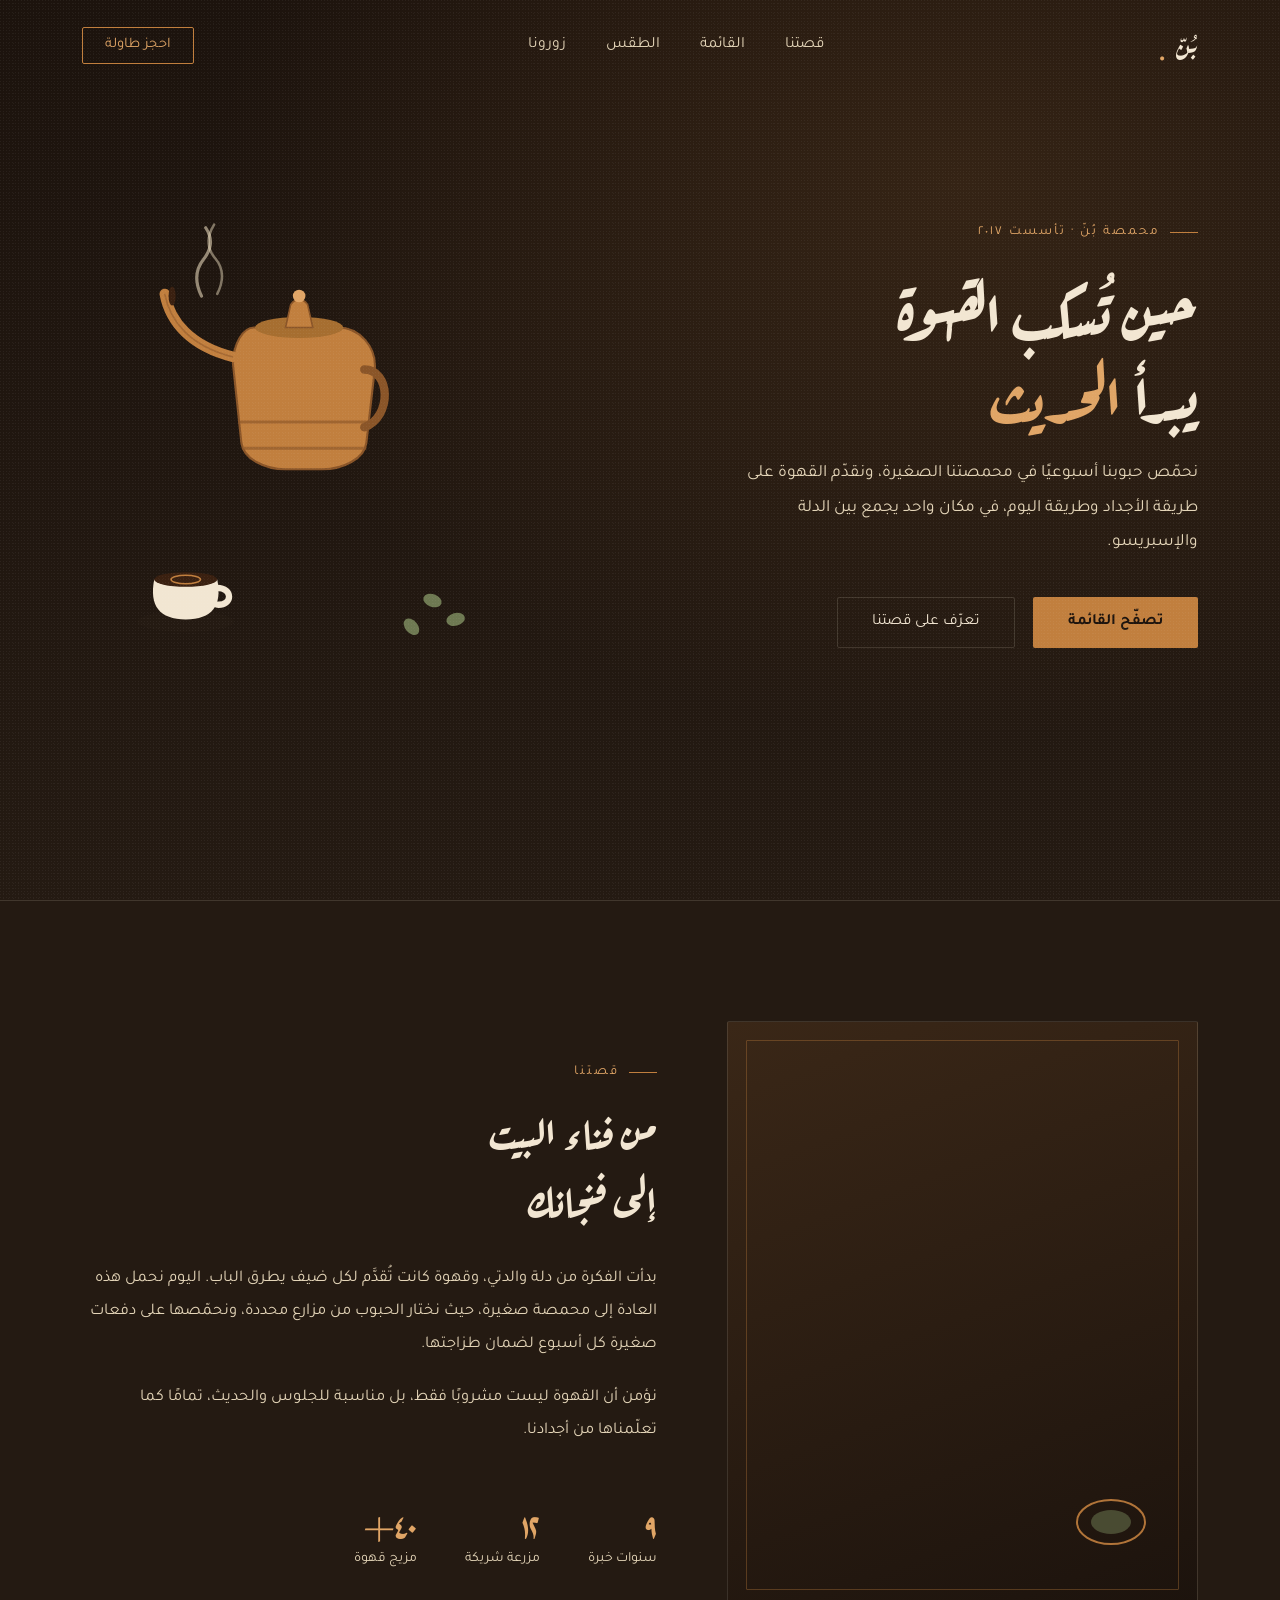
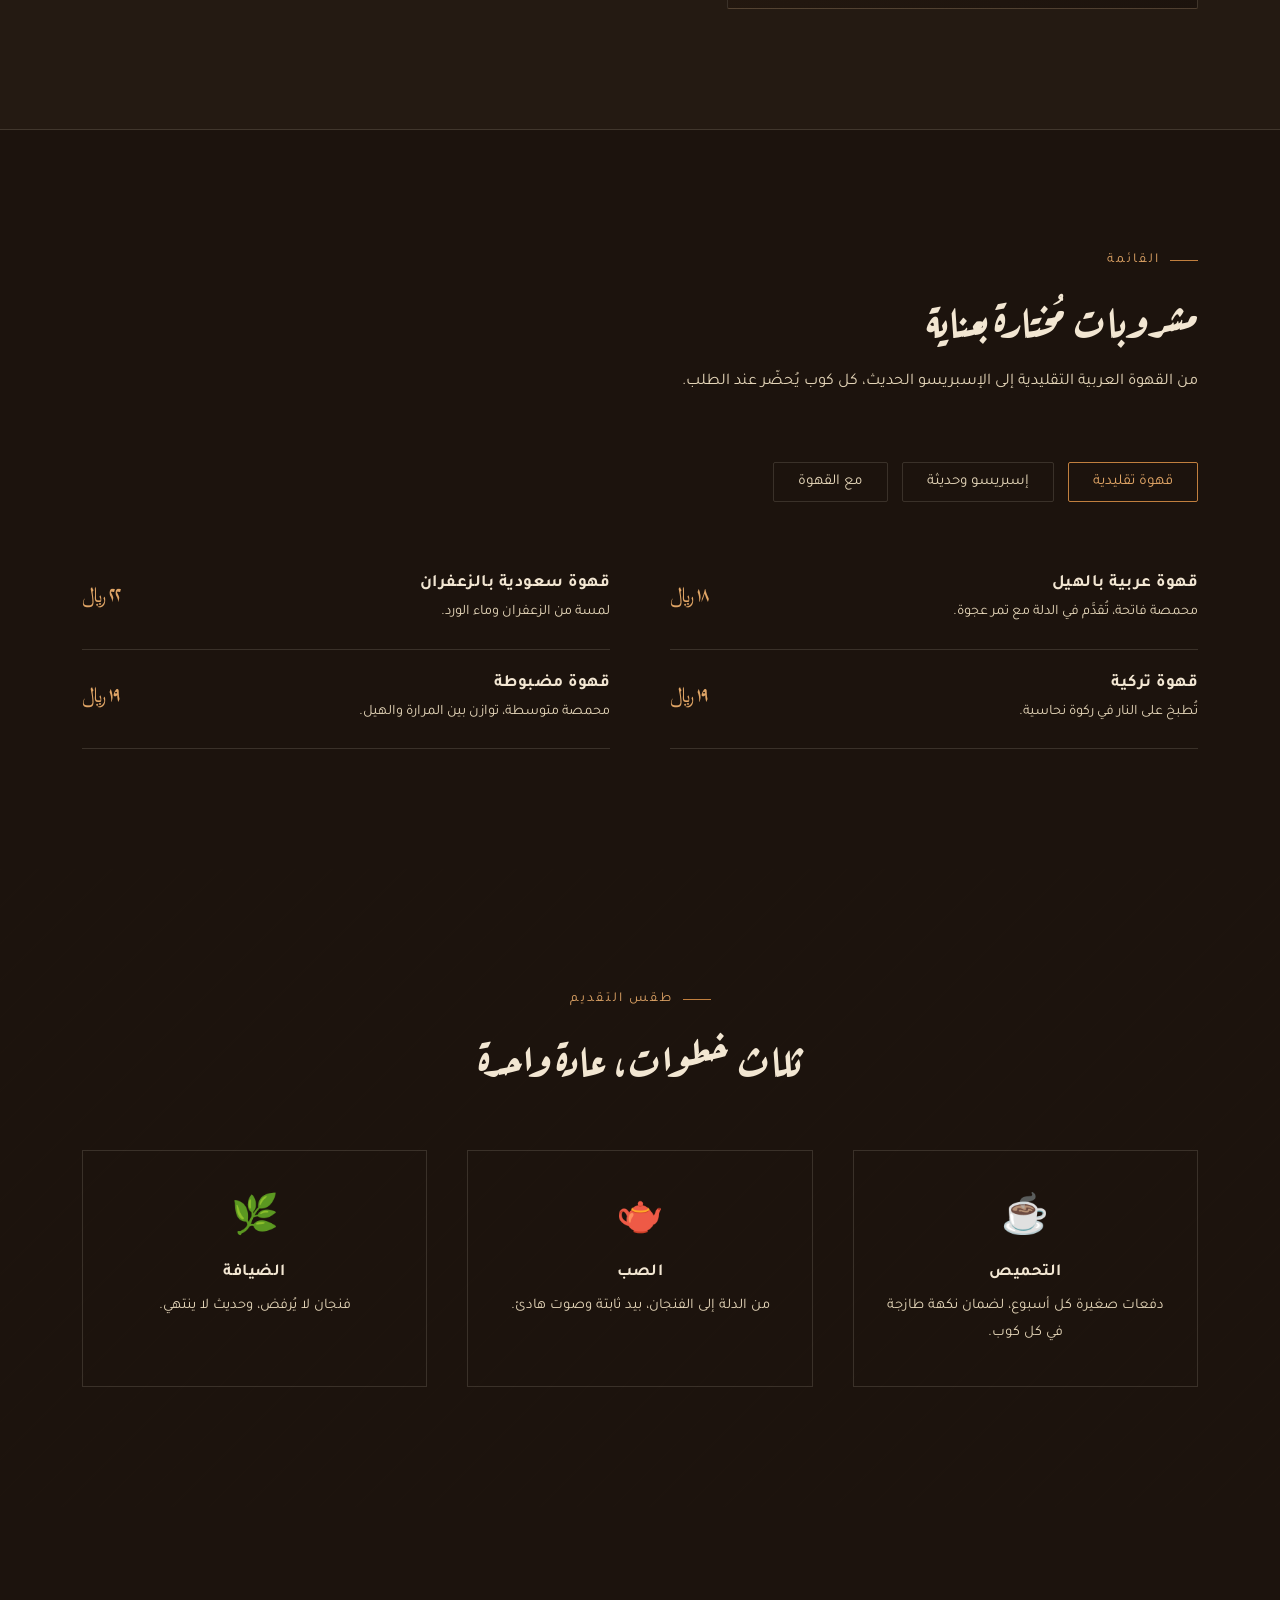
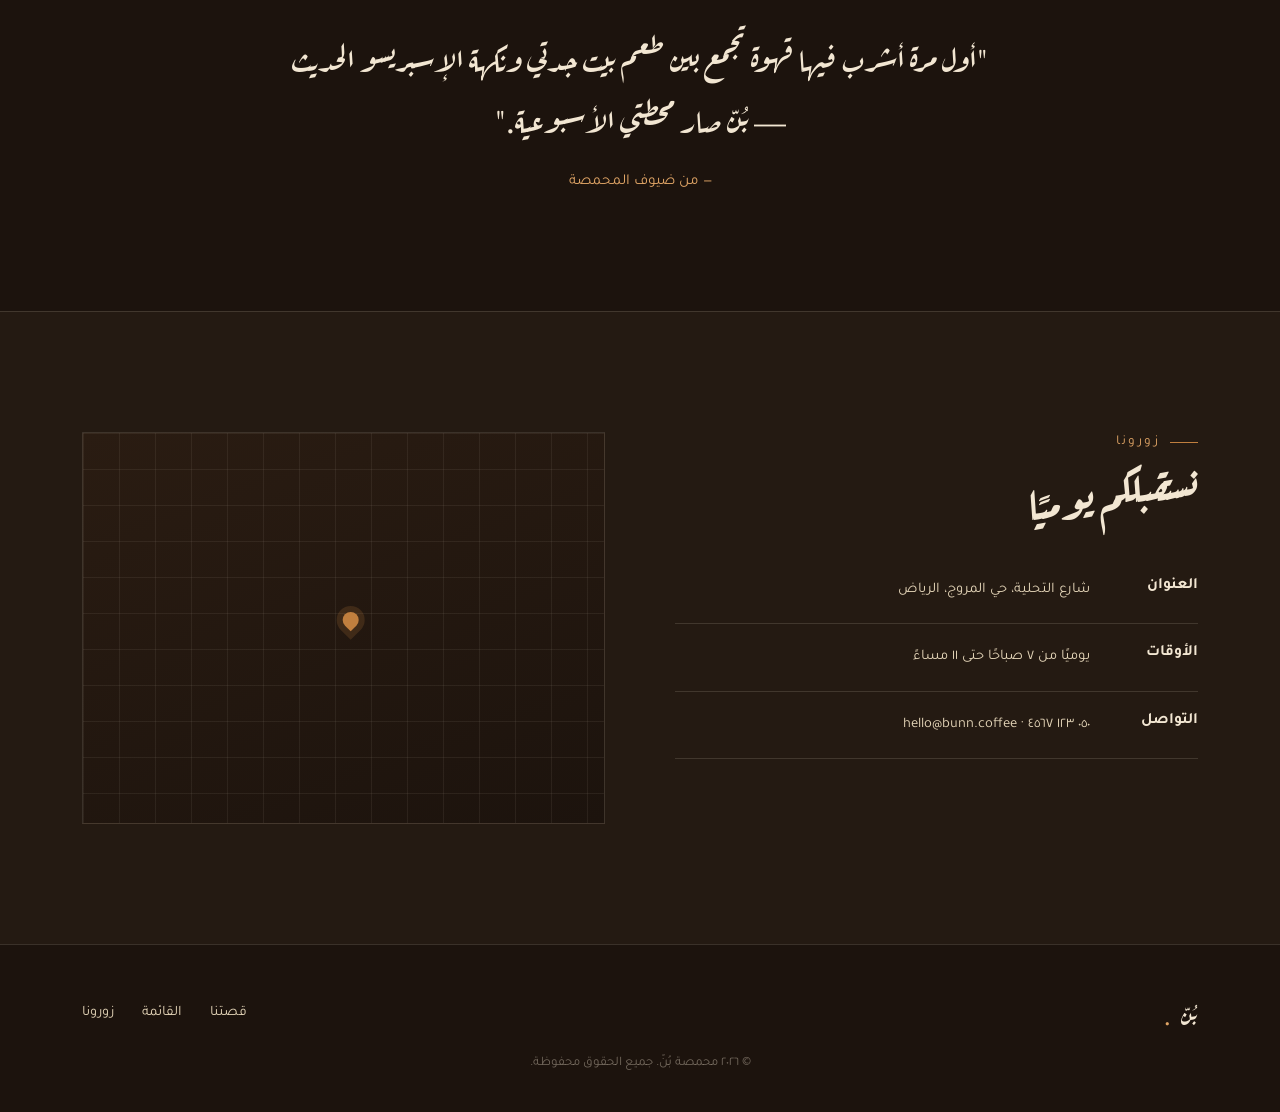
==== اسامة/index.html @ 8ffbd50d "Add files via upload" ====
<!DOCTYPE html>
<html lang="ar" dir="rtl">
<head>
<meta charset="UTF-8">
<meta name="viewport" content="width=device-width, initial-scale=1.0">
<title>بُنّ — محمصة وقهوة</title>
<link rel="preconnect" href="https://fonts.googleapis.com">
<link href="https://fonts.googleapis.com/css2?family=Aref+Ruqaa:wght@400;700&family=Tajawal:wght@300;400;500;700;900&display=swap" rel="stylesheet">
<link rel="stylesheet" href="style.css">
</head>
<body>

<header id="siteHeader">
  <nav class="wrap">
    <a href="#top" class="logo">بُنّ<span>.</span></a>
    <div class="nav-links" id="navLinks">
      <a href="#about">قصتنا</a>
      <a href="#menu">القائمة</a>
      <a href="#ritual">الطقس</a>
      <a href="#visit">زورونا</a>
    </div>
    <a href="#visit" class="nav-cta">احجز طاولة</a>
    <button class="burger" id="burgerBtn" aria-label="فتح القائمة">☰</button>
  </nav>
</header>

<main id="top">

  <!-- HERO -->
  <section class="hero">
    <div class="wrap hero-grid">
      <div>
        <div class="eyebrow">محمصة بُنّ · تأسست ٢٠١٧</div>
        <h1>حين تُسكب القهوة<br>يبدأ <em>الحديث</em></h1>
        <p>نحمّص حبوبنا أسبوعيًا في محمصتنا الصغيرة، ونقدّم القهوة على طريقة الأجداد وطريقة اليوم، في مكان واحد يجمع بين الدلة والإسبريسو.</p>
        <div class="hero-actions">
          <a href="#menu" class="btn-primary">تصفّح القائمة</a>
          <a href="#about" class="btn-ghost">تعرّف على قصتنا</a>
        </div>
      </div>

      <div class="pour-stage">
        <svg viewBox="0 0 400 500" xmlns="http://www.w3.org/2000/svg" aria-hidden="true">
          <!-- steam from dallah spout -->
          <g class="steam" fill="none" stroke="#e4d5b8" stroke-width="3" stroke-linecap="round" opacity="0.6">
            <path d="M70 120 Q 60 100 72 85 Q 84 70 74 55"/>
          </g>
          <g class="steam s2" fill="none" stroke="#e4d5b8" stroke-width="2.4" stroke-linecap="round" opacity="0.5">
            <path d="M85 118 Q 95 98 83 84 Q 71 70 82 52"/>
          </g>

          <!-- dallah (coffee pot) -->
          <g>
            <path d="M120 150 C 110 150 100 165 100 185 L 108 260 C 110 275 130 285 150 285 L 185 285 C 205 285 225 275 227 260 L 235 190 C 237 168 220 150 200 150 Z" fill="#c17f3e"/>
            <path d="M120 150 C 110 150 100 165 100 185 L 108 260 C 110 275 130 285 150 285 L 185 285 C 205 285 225 275 227 260 L 235 190 C 237 168 220 150 200 150 Z" fill="none" stroke="#8a5528" stroke-width="2"/>
            <!-- spout -->
            <path d="M100 178 C 60 168 40 145 35 118" fill="none" stroke="#c17f3e" stroke-width="10" stroke-linecap="round"/>
            <path d="M100 178 C 60 168 40 145 35 118" fill="none" stroke="#8a5528" stroke-width="1.5" opacity="0.5"/>
            <!-- lid & finial -->
            <ellipse cx="163" cy="150" rx="42" ry="10" fill="#a66e30"/>
            <path d="M150 150 L 155 128 Q 163 118 171 128 L 176 150 Z" fill="#c17f3e" stroke="#8a5528" stroke-width="1.5"/>
            <circle cx="163" cy="120" r="6" fill="#e0a566"/>
            <!-- handle -->
            <path d="M225 190 C 250 190 252 235 225 245" fill="none" stroke="#8a5528" stroke-width="8" stroke-linecap="round"/>
            <!-- base rings -->
            <path d="M105 240 L 232 240" stroke="#8a5528" stroke-width="3" opacity="0.6"/>
            <path d="M110 265 L 227 265" stroke="#8a5528" stroke-width="3" opacity="0.6"/>
          </g>

          <!-- falling coffee stream -->
          <g class="pour-drop">
            <ellipse cx="42" cy="120" rx="3.4" ry="9" fill="#3a2010"/>
          </g>

          <!-- finjan (small cup) on saucer -->
          <g transform="translate(0,10)">
            <ellipse cx="55" cy="420" rx="46" ry="10" fill="#241a12"/>
            <path d="M25 380 C 20 405 30 418 55 418 C 80 418 90 405 85 380 Z" fill="#f2e6d2"/>
            <ellipse cx="55" cy="380" rx="30" ry="7" fill="#3a2010"/>
            <path d="M85 388 C 100 388 100 405 85 404" fill="none" stroke="#f2e6d2" stroke-width="6" stroke-linecap="round"/>
            <ellipse class="ripple" cx="55" cy="380" rx="14" ry="4" fill="none" stroke="#c17f3e" stroke-width="1.5"/>
          </g>

          <!-- cardamom pods scattered -->
          <g fill="#7c8b5e" opacity="0.85">
            <ellipse cx="290" cy="410" rx="9" ry="6" transform="rotate(20 290 410)"/>
            <ellipse cx="312" cy="428" rx="9" ry="6" transform="rotate(-15 312 428)"/>
            <ellipse cx="270" cy="435" rx="9" ry="6" transform="rotate(50 270 435)"/>
          </g>
        </svg>
      </div>
    </div>
  </section>

  <!-- ABOUT -->
  <section class="about" id="about">
    <div class="wrap about-grid">
      <div class="about-figure">
        <div class="grain-ring"></div>
        <svg class="cardamom-pod" viewBox="0 0 120 120" xmlns="http://www.w3.org/2000/svg" aria-hidden="true">
          <ellipse cx="60" cy="60" rx="34" ry="22" fill="none" stroke="#c17f3e" stroke-width="2"/>
          <ellipse cx="60" cy="60" rx="20" ry="12" fill="#7c8b5e" opacity="0.5"/>
        </svg>
      </div>
      <div class="about-text">
        <div class="section-head" style="margin-bottom:32px;">
          <div class="eyebrow">قصتنا</div>
          <h2>من فناء البيت<br>إلى فنجانك</h2>
        </div>
        <p>بدأت الفكرة من دلة والدتي، وقهوة كانت تُقدَّم لكل ضيف يطرق الباب. اليوم نحمل هذه العادة إلى محمصة صغيرة، حيث نختار الحبوب من مزارع محددة، ونحمّصها على دفعات صغيرة كل أسبوع لضمان طزاجتها.</p>
        <p>نؤمن أن القهوة ليست مشروبًا فقط، بل مناسبة للجلوس والحديث، تمامًا كما تعلّمناها من أجدادنا.</p>
        <div class="stat-row">
          <div class="stat"><b>٩</b><span>سنوات خبرة</span></div>
          <div class="stat"><b>١٢</b><span>مزرعة شريكة</span></div>
          <div class="stat"><b>٤٠+</b><span>مزيج قهوة</span></div>
        </div>
      </div>
    </div>
  </section>

  <!-- MENU -->
  <section id="menu">
    <div class="wrap">
      <div class="section-head">
        <div class="eyebrow">القائمة</div>
        <h2>مشروبات مُختارة بعناية</h2>
        <p>من القهوة العربية التقليدية إلى الإسبريسو الحديث، كل كوب يُحضّر عند الطلب.</p>
      </div>

      <div class="menu-tabs" role="tablist">
        <button class="tab-btn active" data-tab="traditional">قهوة تقليدية</button>
        <button class="tab-btn" data-tab="modern">إسبريسو وحديثة</button>
        <button class="tab-btn" data-tab="sweets">مع القهوة</button>
      </div>

      <div class="menu-grid">
        <div class="menu-panel active" id="traditional">
          <div class="menu-item">
            <div><h3>قهوة عربية بالهيل</h3><p>محمصة فاتحة، تُقدَّم في الدلة مع تمر عجوة.</p></div>
            <div class="price">١٨ ﷼</div>
          </div>
          <div class="menu-item">
            <div><h3>قهوة سعودية بالزعفران</h3><p>لمسة من الزعفران وماء الورد.</p></div>
            <div class="price">٢٢ ﷼</div>
          </div>
          <div class="menu-item">
            <div><h3>قهوة تركية</h3><p>تُطبخ على النار في ركوة نحاسية.</p></div>
            <div class="price">١٩ ﷼</div>
          </div>
          <div class="menu-item">
            <div><h3>قهوة مضبوطة</h3><p>محمصة متوسطة، توازن بين المرارة والهيل.</p></div>
            <div class="price">١٩ ﷼</div>
          </div>
        </div>

        <div class="menu-panel" id="modern">
          <div class="menu-item">
            <div><h3>إسبريسو</h3><p>حبوب محمصة داكنة، طلقة مركّزة.</p></div>
            <div class="price">١٤ ﷼</div>
          </div>
          <div class="menu-item">
            <div><h3>لاتيه بالهيل</h3><p>حليب مبخّر مع لمسة هيل خفيفة.</p></div>
            <div class="price">٢١ ﷼</div>
          </div>
          <div class="menu-item">
            <div><h3>فلات وايت</h3><p>قوام كثيف وحبوب محمصة متوسطة.</p></div>
            <div class="price">٢٠ ﷼</div>
          </div>
          <div class="menu-item">
            <div><h3>كولد برو بالتمر</h3><p>تحضير بارد لـ١٨ ساعة، حلاوة طبيعية من التمر.</p></div>
            <div class="price">٢٣ ﷼</div>
          </div>
        </div>

        <div class="menu-panel" id="sweets">
          <div class="menu-item">
            <div><h3>تمر عجوة محشو</h3><p>محشو بعجينة اللوز.</p></div>
            <div class="price">١٦ ﷼</div>
          </div>
          <div class="menu-item">
            <div><h3>كليجا</h3><p>كعك محشو بالتمر والهيل، على الطريقة النجدية.</p></div>
            <div class="price">١٥ ﷼</div>
          </div>
          <div class="menu-item">
            <div><h3>بسكويت الزعفران</h3><p>مخبوز طازج يوميًا.</p></div>
            <div class="price">١٣ ﷼</div>
          </div>
          <div class="menu-item">
            <div><h3>معمول بالفستق</h3><p>حشوة فستق حلبي فاخرة.</p></div>
            <div class="price">١٧ ﷼</div>
          </div>
        </div>
      </div>
    </div>
  </section>

  <!-- RITUAL -->
  <section class="ritual" id="ritual">
    <div class="wrap">
      <div class="section-head">
        <div class="eyebrow">طقس التقديم</div>
        <h2>ثلاث خطوات، عادة واحدة</h2>
      </div>
      <div class="ritual-steps">
        <div class="ritual-step">
          <span class="glyph">☕</span>
          <h3>التحميص</h3>
          <p>دفعات صغيرة كل أسبوع، لضمان نكهة طازجة في كل كوب.</p>
        </div>
        <div class="ritual-step">
          <span class="glyph">🫖</span>
          <h3>الصب</h3>
          <p>من الدلة إلى الفنجان، بيد ثابتة وصوت هادئ.</p>
        </div>
        <div class="ritual-step">
          <span class="glyph">🌿</span>
          <h3>الضيافة</h3>
          <p>فنجان لا يُرفض، وحديث لا ينتهي.</p>
        </div>
      </div>
    </div>
  </section>

  <!-- TESTIMONIAL -->
  <section>
    <div class="wrap quote-wrap">
      <p class="quote">"أول مرة أشرب فيها قهوة تجمع بين طعم بيت جدتي ونكهة الإسبريسو الحديث — بُنّ صار محطتي الأسبوعية."</p>
      <div class="who">— من ضيوف المحمصة</div>
    </div>
  </section>

  <!-- VISIT -->
  <section class="visit" id="visit">
    <div class="wrap visit-grid">
      <div>
        <div class="section-head" style="margin-bottom:24px;">
          <div class="eyebrow">زورونا</div>
          <h2>نستقبلكم يوميًا</h2>
        </div>
        <div class="info-row">
          <b style="min-width:90px;">العنوان</b>
          <span>شارع التحلية، حي المروج، الرياض</span>
        </div>
        <div class="info-row">
          <b style="min-width:90px;">الأوقات</b>
          <span>يوميًا من ٧ صباحًا حتى ١١ مساءً</span>
        </div>
        <div class="info-row">
          <b style="min-width:90px;">التواصل</b>
          <span>٠٥٠ ١٢٣ ٤٥٦٧ · hello@bunn.coffee</span>
        </div>
      </div>
      <div class="map-box"><div class="map-pin"></div></div>
    </div>
  </section>

</main>

<footer>
  <div class="wrap footer-grid">
    <a href="#top" class="logo" style="font-size:1.5rem;">بُنّ<span>.</span></a>
    <div class="footer-links">
      <a href="#about">قصتنا</a>
      <a href="#menu">القائمة</a>
      <a href="#visit">زورونا</a>
    </div>
  </div>
  <p class="fine">© ٢٠٢٦ محمصة بُنّ. جميع الحقوق محفوظة.</p>
</footer>

<script src="script.js"></script>

</body>
</html>
---- اسامة/style.css ----
:root{
    --bg-deep:#1c130d;
    --bg-deep-2:#241a12;
    --sand:#f2e6d2;
    --sand-dim:#e4d5b8;
    --copper:#c17f3e;
    --copper-light:#e0a566;
    --cardamom:#7c8b5e;
    --line: rgba(242,230,210,0.14);
    --shadow: 0 20px 60px rgba(0,0,0,0.45);
  }
  *{margin:0;padding:0;box-sizing:border-box;}
  html{scroll-behavior:smooth;}
  body{
    background:var(--bg-deep);
    color:var(--sand);
    font-family:'Tajawal',sans-serif;
    font-weight:400;
    overflow-x:hidden;
  }
  h1,h2,h3,.display{
    font-family:'Aref Ruqaa',serif;
    font-weight:700;
    letter-spacing:0.5px;
  }
  a{color:inherit;text-decoration:none;}
  img{max-width:100%;display:block;}

  /* subtle roasted-paper grain */
  body::before{
    content:"";
    position:fixed;inset:0;
    pointer-events:none;
    z-index:2;
    opacity:0.05;
    background-image:radial-gradient(circle at 20% 30%, #fff 0.5px, transparent 0.5px),
                      radial-gradient(circle at 70% 60%, #fff 0.5px, transparent 0.5px);
    background-size:3px 3px, 5px 5px;
  }

  ::selection{background:var(--copper); color:var(--bg-deep);}

  :focus-visible{
    outline:2px solid var(--copper-light);
    outline-offset:3px;
  }

  .wrap{max-width:1180px;margin:0 auto;padding:0 32px;}

  /* ---------- NAV ---------- */
  header{
    position:fixed; top:0; right:0; left:0; z-index:50;
    padding:22px 0;
    transition:background .4s ease, padding .4s ease, box-shadow .4s ease;
  }
  header.scrolled{
    background:rgba(28,19,13,0.9);
    backdrop-filter:blur(10px);
    padding:14px 0;
    box-shadow:0 4px 30px rgba(0,0,0,0.3);
    border-bottom:1px solid var(--line);
  }
  nav.wrap{display:flex;align-items:center;justify-content:space-between;}
  .logo{
    font-family:'Aref Ruqaa',serif;
    font-size:1.9rem;
    color:var(--sand);
    display:flex;align-items:center;gap:10px;
  }
  .logo span{color:var(--copper-light);}
  .nav-links{display:flex;gap:36px;font-size:0.98rem;}
  .nav-links a{
    position:relative; padding:4px 2px; color:var(--sand-dim);
    transition:color .3s;
  }
  .nav-links a::after{
    content:"";position:absolute;bottom:-4px;right:0;width:0;height:1px;
    background:var(--copper-light);transition:width .3s ease;
  }
  .nav-links a:hover{color:var(--sand);}
  .nav-links a:hover::after{width:100%;}
  .nav-cta{
    border:1px solid var(--copper);
    padding:9px 22px;
    border-radius:2px;
    font-size:0.92rem;
    color:var(--copper-light);
    transition:background .3s, color .3s;
  }
  .nav-cta:hover{background:var(--copper); color:var(--bg-deep);}
  .burger{display:none;background:none;border:0;color:var(--sand);font-size:1.6rem;cursor:pointer;}

  /* ---------- HERO ---------- */
  .hero{
    position:relative;
    min-height:100vh;
    display:flex; align-items:center;
    padding-top:90px;
    background:
      radial-gradient(ellipse at 75% 20%, rgba(193,127,62,0.14), transparent 55%),
      linear-gradient(180deg, var(--bg-deep) 0%, var(--bg-deep-2) 100%);
  }
  .hero-grid{
    display:grid; grid-template-columns:1.05fr 0.95fr; gap:40px; align-items:center;
    width:100%;
  }
  .eyebrow{
    display:inline-flex; align-items:center; gap:10px;
    font-size:0.85rem; letter-spacing:2px; color:var(--copper-light);
    margin-bottom:26px;
  }
  .eyebrow::before{content:"";width:28px;height:1px;background:var(--copper);}
  .hero h1{
    font-size:clamp(2.6rem, 5.2vw, 4.6rem);
    line-height:1.25;
    color:var(--sand);
    margin-bottom:24px;
  }
  .hero h1 em{
    font-style:normal; color:var(--copper-light);
  }
  .hero p{
    font-size:1.08rem;
    color:var(--sand-dim);
    max-width:480px;
    line-height:2;
    margin-bottom:36px;
  }
  .hero-actions{display:flex;gap:18px;flex-wrap:wrap;}
  .btn-primary, .btn-ghost{
    padding:15px 34px; font-size:0.98rem; border-radius:2px; cursor:pointer;
    transition:all .3s ease; border:1px solid transparent;
  }
  .btn-primary{background:var(--copper); color:var(--bg-deep); font-weight:700;}
  .btn-primary:hover{background:var(--copper-light); transform:translateY(-2px);}
  .btn-ghost{border-color:var(--line); color:var(--sand);}
  .btn-ghost:hover{border-color:var(--copper-light); color:var(--copper-light);}

  /* ---- Signature: animated dallah pour ---- */
  .pour-stage{
    position:relative;
    display:flex; align-items:flex-end; justify-content:center;
    height:520px;
  }
  .pour-stage svg{width:100%; max-width:420px; height:auto; overflow:visible;}
  .steam{
    animation:rise 3.2s ease-in-out infinite;
    transform-origin:center bottom;
  }
  .steam.s2{animation-delay:.9s;}
  .steam.s3{animation-delay:1.7s;}
  @keyframes rise{
    0%{ transform:translateY(0) scaleX(1); opacity:0; }
    15%{ opacity:.55; }
    100%{ transform:translateY(-70px) scaleX(1.4); opacity:0; }
  }
  .pour-drop{
    animation:drop 2.4s ease-in infinite;
  }
  @keyframes drop{
    0%{ transform:translateY(0); opacity:0; }
    8%{ opacity:1; }
    55%{ transform:translateY(150px); opacity:1; }
    62%{ opacity:0; }
    100%{ opacity:0; }
  }
  .ripple{
    animation:ripple 2.4s ease-out infinite;
    transform-origin:center;
  }
  @keyframes ripple{
    0%,53%{ opacity:0; transform:scale(0.3); }
    58%{ opacity:.7; transform:scale(1); }
    75%{ opacity:0; transform:scale(1.6); }
    100%{opacity:0;}
  }
  @media (prefers-reduced-motion: reduce){
    .steam, .pour-drop, .ripple{animation:none !important;}
  }

  /* ---------- SECTION SHELL ---------- */
  section{padding:120px 0; position:relative;}
  .section-head{max-width:640px; margin-bottom:64px;}
  .section-head .eyebrow{margin-bottom:14px;}
  .section-head h2{font-size:clamp(2rem,3.4vw,2.9rem); color:var(--sand);}
  .section-head p{color:var(--sand-dim); margin-top:16px; line-height:1.9; font-size:1.02rem;}

  /* ---------- ABOUT ---------- */
  .about{background:var(--bg-deep-2); border-top:1px solid var(--line); border-bottom:1px solid var(--line);}
  .about-grid{display:grid; grid-template-columns:0.9fr 1.1fr; gap:70px; align-items:center;}
  .about-figure{
    position:relative; aspect-ratio:4/5; border-radius:2px; overflow:hidden;
    background:linear-gradient(160deg, #3a2717, #1c130d);
    border:1px solid var(--line);
  }
  .about-figure .grain-ring{
    position:absolute; inset:18px; border:1px solid var(--copper); opacity:0.35; border-radius:1px;
  }
  .about-figure .cardamom-pod{
    position:absolute; bottom:26px; right:26px; width:120px; opacity:.9;
  }
  .stat-row{display:flex; gap:48px; margin-top:44px;}
  .stat b{
    display:block; font-family:'Aref Ruqaa',serif; font-size:2.3rem; color:var(--copper-light);
  }
  .stat span{font-size:0.88rem; color:var(--sand-dim);}
  .about-text p{color:var(--sand-dim); line-height:2; margin-bottom:20px; font-size:1.03rem;}

  /* ---------- MENU ---------- */
  .menu-tabs{display:flex; gap:14px; margin-bottom:48px; flex-wrap:wrap;}
  .tab-btn{
    padding:10px 24px; border:1px solid var(--line); border-radius:2px;
    background:transparent; color:var(--sand-dim); font-family:'Tajawal',sans-serif;
    font-size:0.95rem; cursor:pointer; transition:all .3s;
  }
  .tab-btn.active, .tab-btn:hover{border-color:var(--copper); color:var(--copper-light);}
  .menu-grid{display:grid; grid-template-columns:repeat(2,1fr); gap:0 60px;}
  .menu-panel{display:none;}
  .menu-panel.active{display:grid; grid-template-columns:repeat(2,1fr); gap:0 60px; grid-column:1/-1;}
  .menu-item{
    display:flex; justify-content:space-between; gap:20px;
    padding:24px 0; border-bottom:1px solid var(--line);
  }
  .menu-item h3{font-family:'Tajawal',sans-serif; font-weight:700; font-size:1.08rem; color:var(--sand); margin-bottom:6px;}
  .menu-item p{font-size:0.9rem; color:var(--sand-dim); max-width:300px; line-height:1.7;}
  .menu-item .price{
    font-family:'Aref Ruqaa',serif; font-size:1.4rem; color:var(--copper-light); white-space:nowrap;
  }

  /* ---------- SIGNATURE STRIP ---------- */
  .ritual{
    background:
      linear-gradient(180deg, rgba(28,19,13,0.92), rgba(28,19,13,0.92)),
      repeating-linear-gradient(135deg, rgba(193,127,62,0.06) 0 2px, transparent 2px 26px);
    text-align:center;
  }
  .ritual .section-head{margin:0 auto 60px; text-align:center;}
  .ritual-steps{
    display:grid; grid-template-columns:repeat(3,1fr); gap:40px;
    counter-reset:step;
  }
  .ritual-step{
    padding:40px 24px; border:1px solid var(--line); position:relative;
  }
  .ritual-step .glyph{font-size:2.4rem; margin-bottom:18px; display:block;}
  .ritual-step h3{font-family:'Tajawal',sans-serif; font-weight:700; font-size:1.05rem; margin-bottom:10px; color:var(--sand);}
  .ritual-step p{font-size:0.92rem; color:var(--sand-dim); line-height:1.8;}

  /* ---------- TESTIMONIALS ---------- */
  .quote-wrap{text-align:center; max-width:760px; margin:0 auto;}
  .quote-wrap p.quote{
    font-family:'Aref Ruqaa',serif; font-size:clamp(1.4rem,2.6vw,2rem); line-height:1.9; color:var(--sand);
    margin-bottom:24px;
  }
  .quote-wrap .who{color:var(--copper-light); font-size:0.95rem;}

  /* ---------- VISIT / FOOTER ---------- */
  .visit{background:var(--bg-deep-2); border-top:1px solid var(--line);}
  .visit-grid{display:grid; grid-template-columns:1fr 1fr; gap:70px;}
  .info-row{display:flex; gap:18px; padding:20px 0; border-bottom:1px solid var(--line);}
  .info-row b{display:block; color:var(--sand); margin-bottom:4px; font-size:0.98rem;}
  .info-row span{color:var(--sand-dim); font-size:0.92rem; line-height:1.8;}
  .map-box{
    border:1px solid var(--line); aspect-ratio:4/3; position:relative; overflow:hidden;
    background:
      linear-gradient(160deg, #2a1c12, #1c130d);
  }
  .map-box::before{
    content:""; position:absolute; inset:0;
    background-image:linear-gradient(var(--line) 1px, transparent 1px), linear-gradient(90deg, var(--line) 1px, transparent 1px);
    background-size:36px 36px;
    opacity:0.5;
  }
  .map-pin{
    position:absolute; top:46%; left:52%; width:16px; height:16px; background:var(--copper);
    border-radius:50% 50% 50% 0; transform:rotate(-45deg) translate(-50%,-50%);
    box-shadow:0 0 0 6px rgba(193,127,62,0.18);
  }

  footer{padding:50px 0 40px; border-top:1px solid var(--line);}
  .footer-grid{display:flex; justify-content:space-between; align-items:center; flex-wrap:wrap; gap:20px;}
  .footer-links{display:flex; gap:28px; font-size:0.9rem; color:var(--sand-dim);}
  .footer-links a:hover{color:var(--copper-light);}
  .fine{font-size:0.82rem; color:rgba(242,230,210,0.4); margin-top:24px; text-align:center;}

  /* ---------- responsive ---------- */
  @media (max-width:920px){
    .hero-grid{grid-template-columns:1fr;}
    .pour-stage{order:-1; height:340px;}
    .about-grid, .visit-grid{grid-template-columns:1fr; gap:40px;}
    .ritual-steps{grid-template-columns:1fr;}
    .menu-panel.active{grid-template-columns:1fr;}
    .nav-links{
      position:fixed; inset:0 0 0 auto; width:72%; height:100vh;
      background:var(--bg-deep); flex-direction:column; padding:110px 34px;
      transform:translateX(100%); transition:transform .4s ease;
      border-right:1px solid var(--line);
    }
    .nav-links.open{transform:translateX(0);}
    .nav-cta{display:none;}
    .burger{display:block;}
  }
  @media (max-width:560px){
    .wrap{padding:0 20px;}
    section{padding:80px 0;}
    .stat-row{gap:30px;}
  }
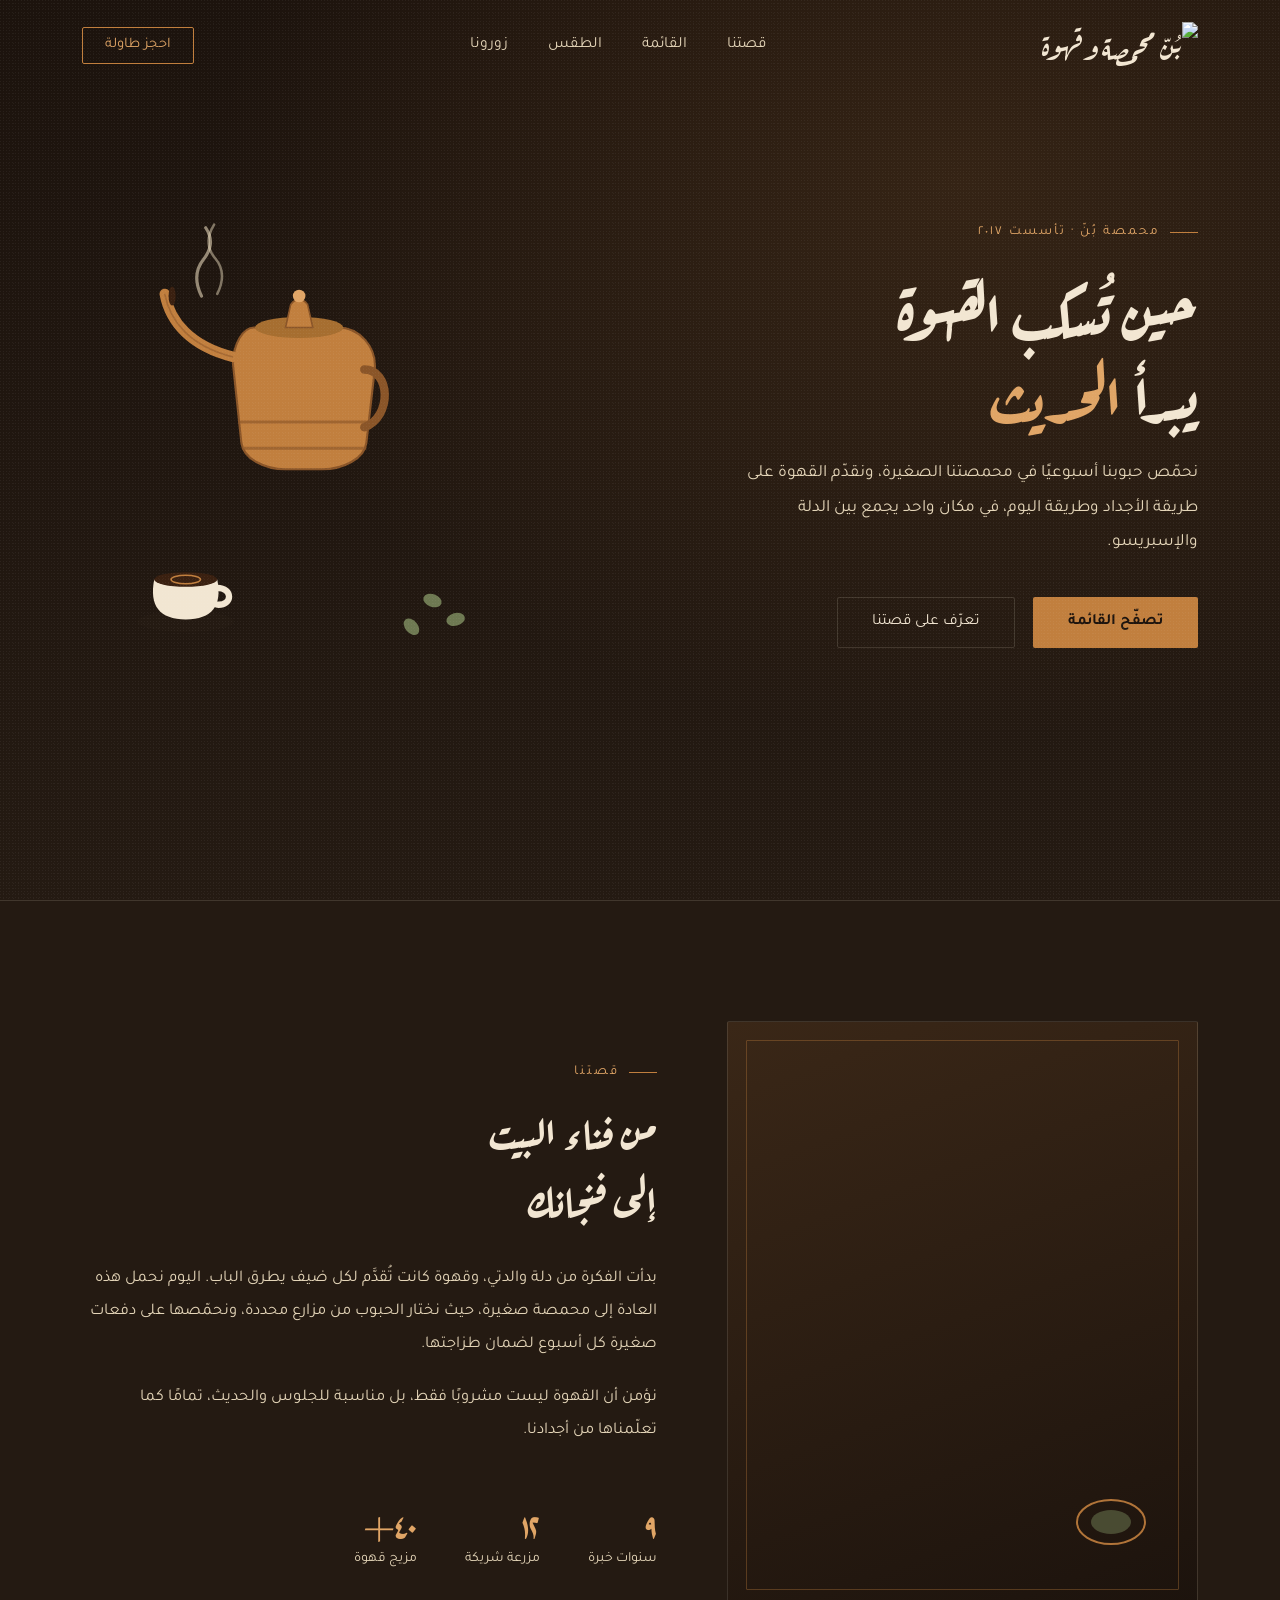
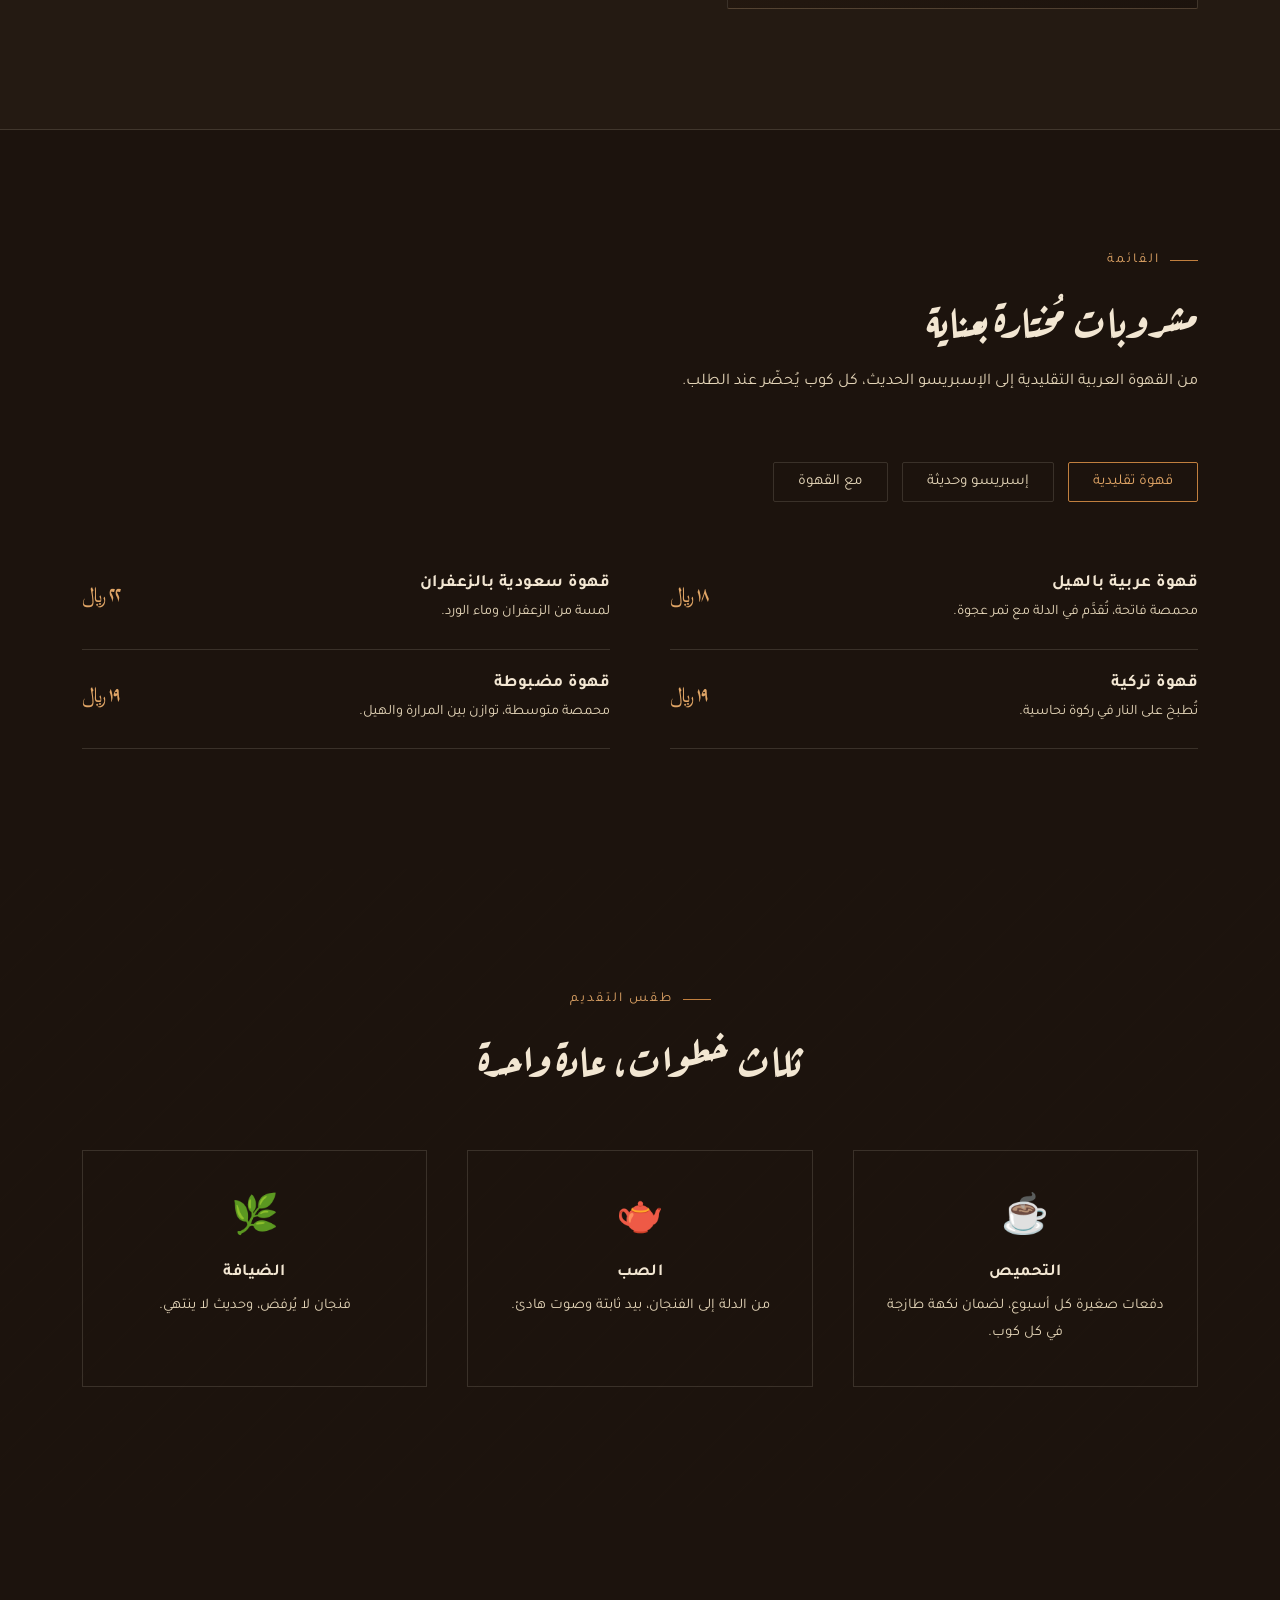
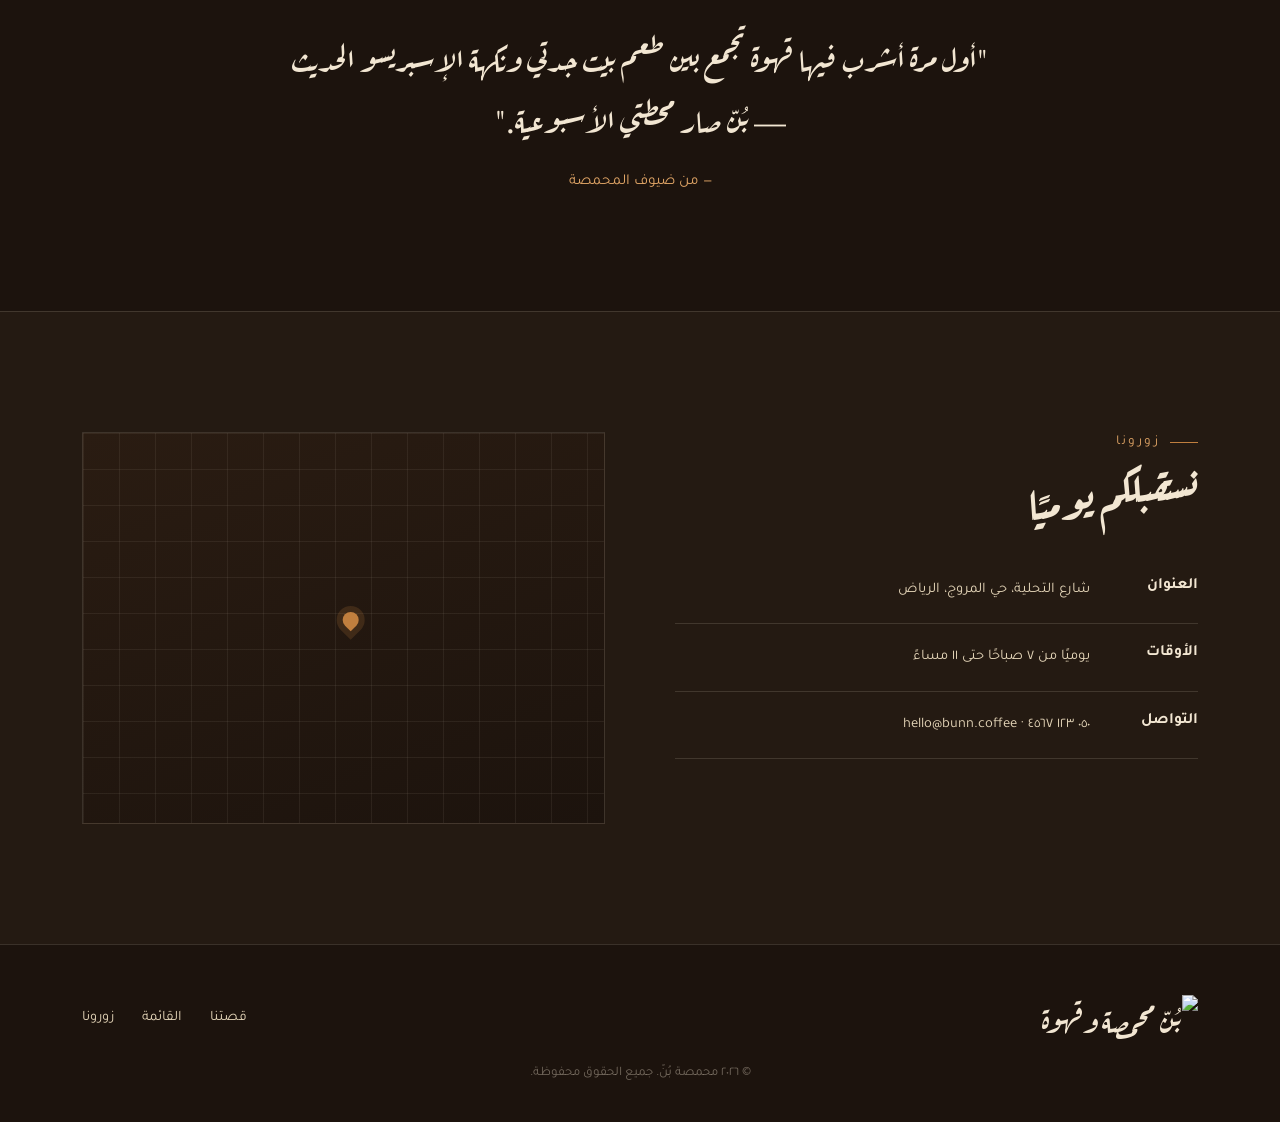
==== commit 9974bca2: "Replace logo text with image in index.html" ====
--- a/اسامة/index.html
+++ b/اسامة/index.html
@@ -12,7 +12,9 @@
 
 <header id="siteHeader">
   <nav class="wrap">
-    <a href="#top" class="logo">بُنّ<span>.</span></a>
+    <a href="#top" class="logo">
+    <img src="logo.png" alt="بُنّ محمصة وقهوة">
+</a>
     <div class="nav-links" id="navLinks">
       <a href="#about">قصتنا</a>
       <a href="#menu">القائمة</a>
@@ -258,7 +260,9 @@
 
 <footer>
   <div class="wrap footer-grid">
-    <a href="#top" class="logo" style="font-size:1.5rem;">بُنّ<span>.</span></a>
+    <a href="#top" class="logo">
+    <img src="logo.png" alt="بُنّ محمصة وقهوة">
+</a>
     <div class="footer-links">
       <a href="#about">قصتنا</a>
       <a href="#menu">القائمة</a>
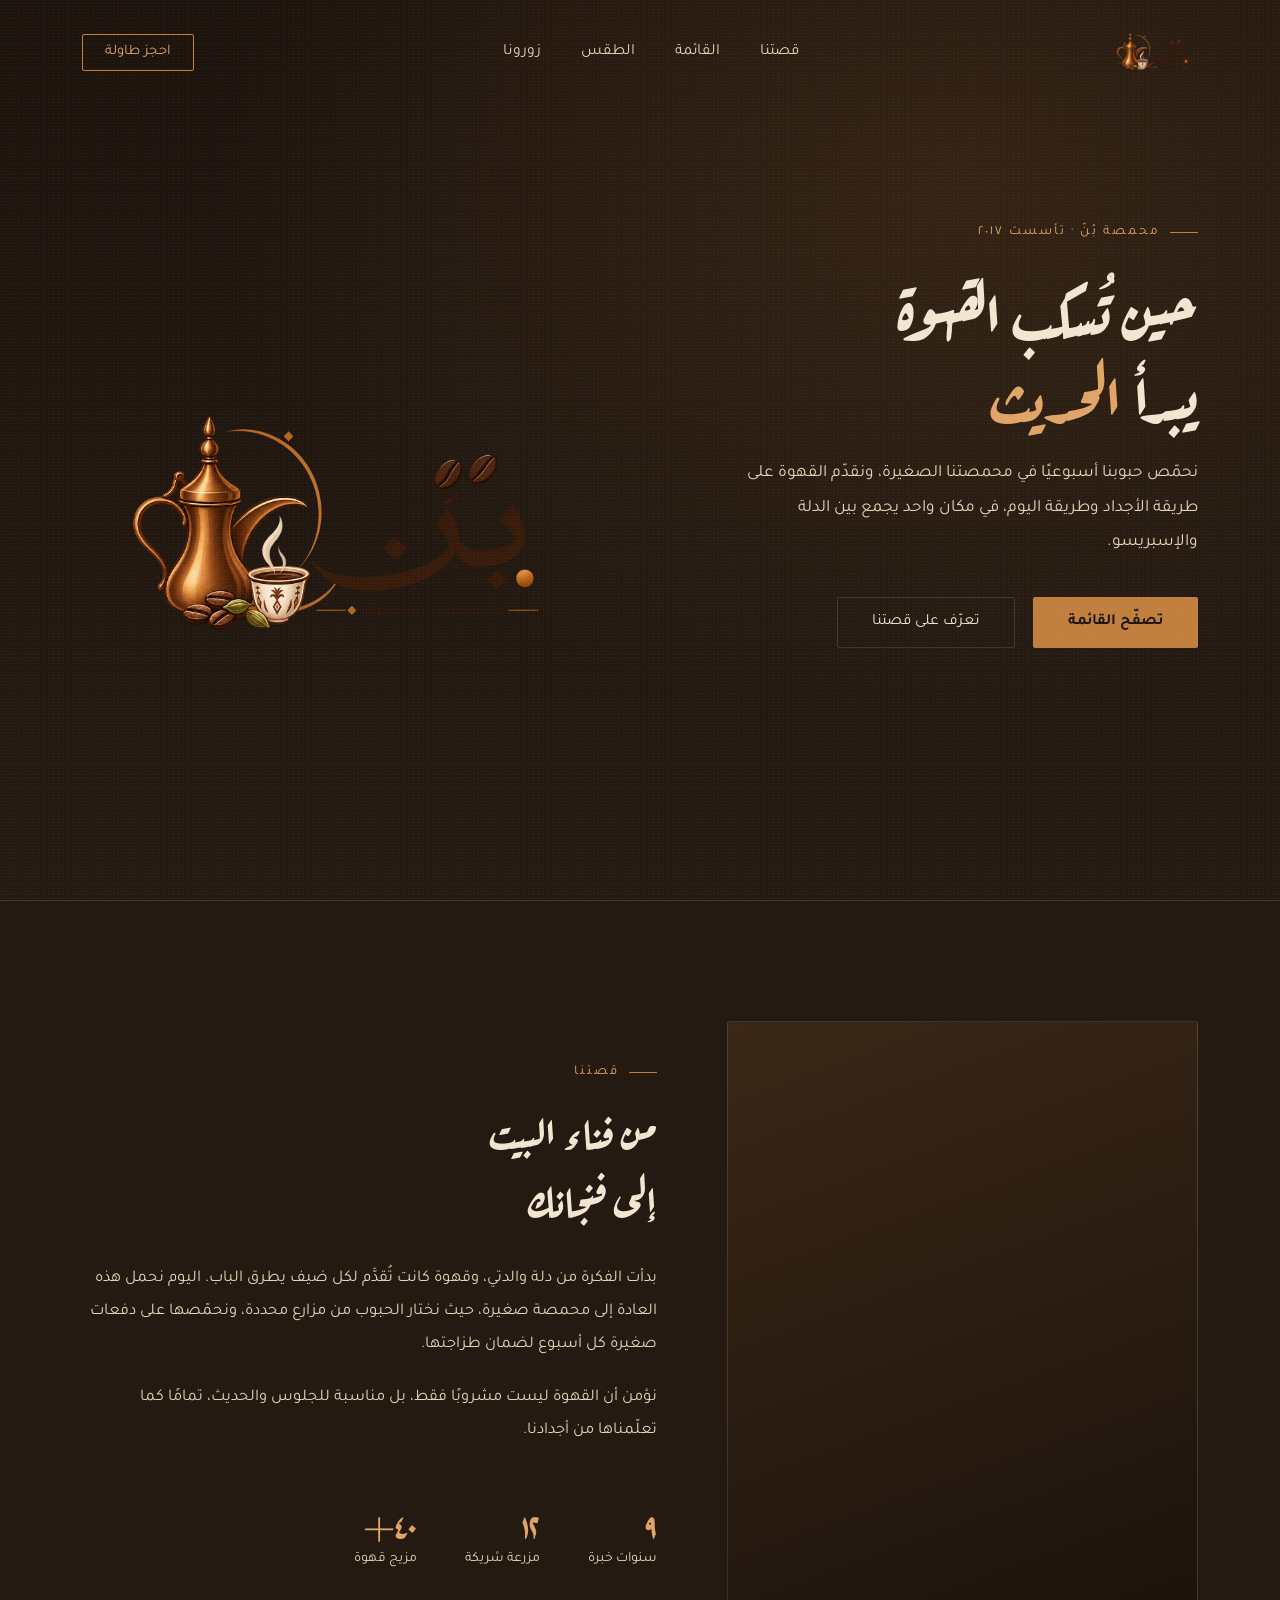
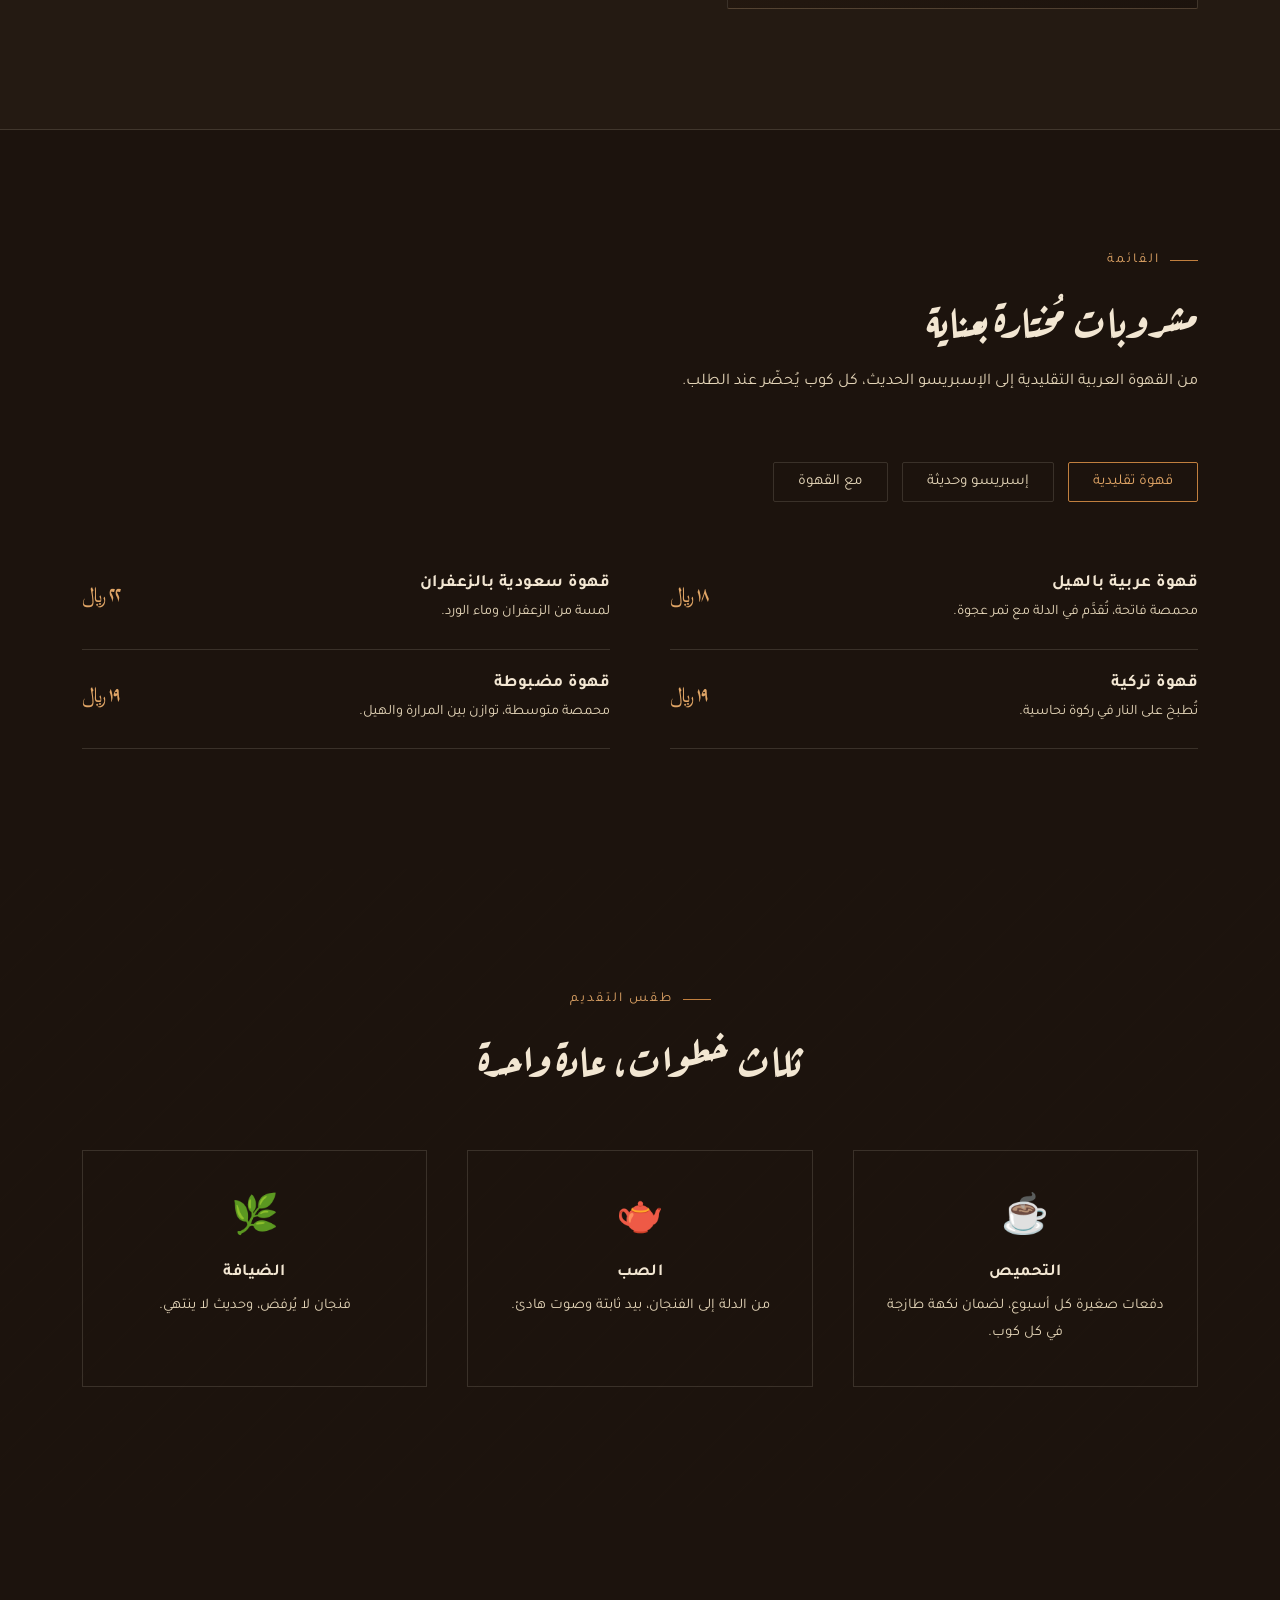
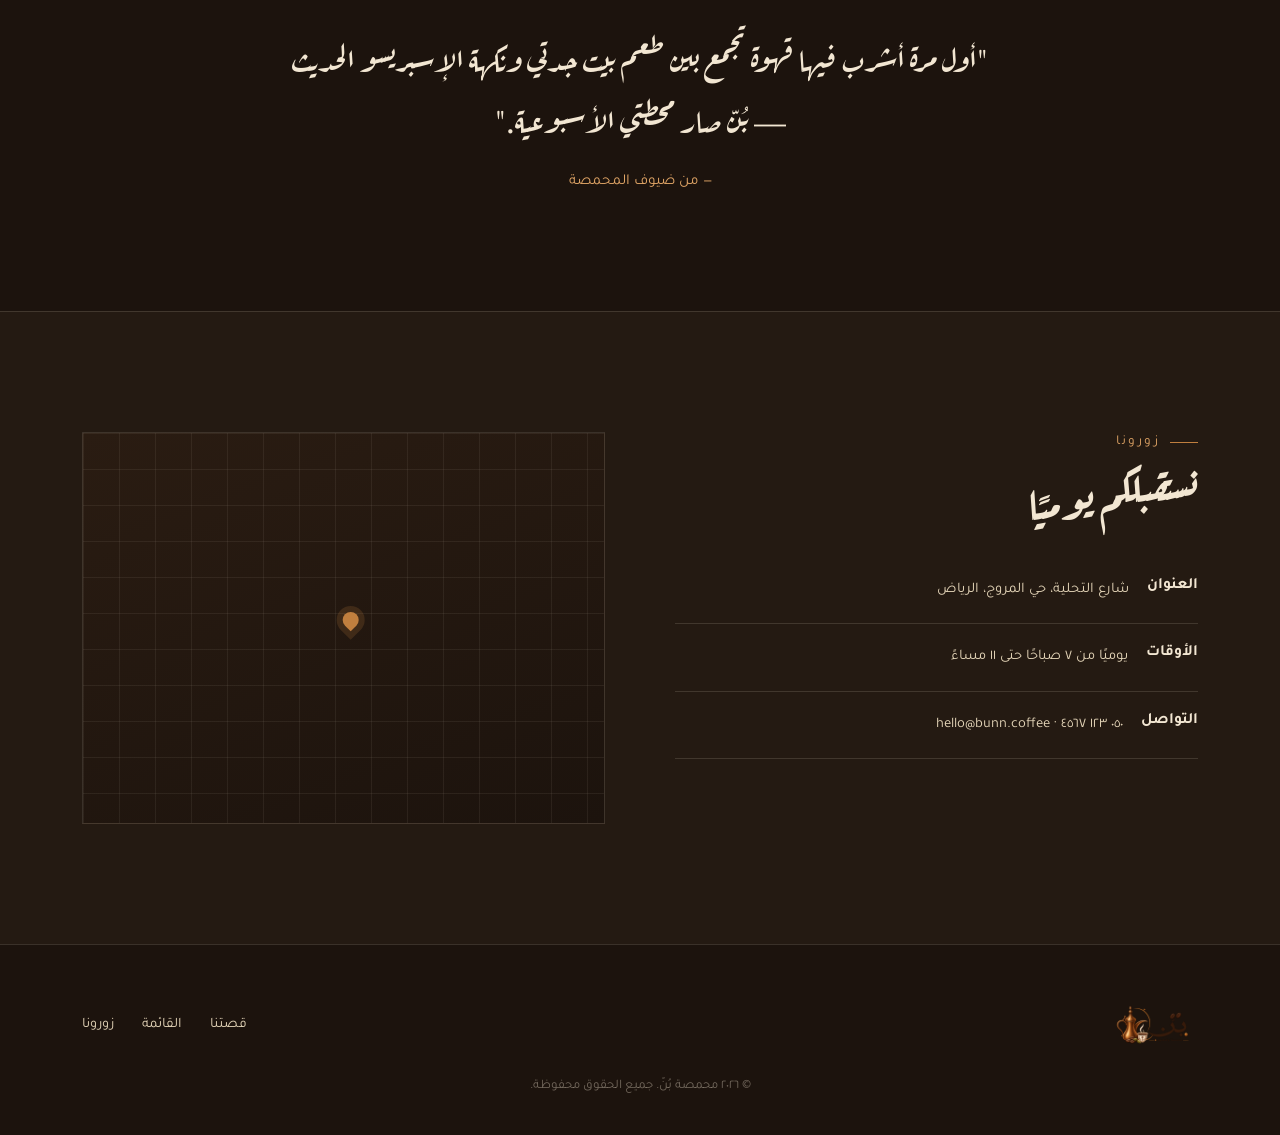
==== commit 0c0da7b8: "Fix HTML structure and update logo alt text" ====
--- a/اسامة/index.html
+++ b/اسامة/index.html
@@ -13,8 +13,8 @@
 <header id="siteHeader">
   <nav class="wrap">
     <a href="#top" class="logo">
-    <img src="logo.png" alt="بُنّ محمصة وقهوة">
-</a>
+      <img src="logo.png" alt="بُنّ محمصة وقهوة">
+    </a>
     <div class="nav-links" id="navLinks">
       <a href="#about">قصتنا</a>
       <a href="#menu">القائمة</a>
@@ -42,54 +42,7 @@
       </div>
 
       <div class="pour-stage">
-        <svg viewBox="0 0 400 500" xmlns="http://www.w3.org/2000/svg" aria-hidden="true">
-          <!-- steam from dallah spout -->
-          <g class="steam" fill="none" stroke="#e4d5b8" stroke-width="3" stroke-linecap="round" opacity="0.6">
-            <path d="M70 120 Q 60 100 72 85 Q 84 70 74 55"/>
-          </g>
-          <g class="steam s2" fill="none" stroke="#e4d5b8" stroke-width="2.4" stroke-linecap="round" opacity="0.5">
-            <path d="M85 118 Q 95 98 83 84 Q 71 70 82 52"/>
-          </g>
-
-          <!-- dallah (coffee pot) -->
-          <g>
-            <path d="M120 150 C 110 150 100 165 100 185 L 108 260 C 110 275 130 285 150 285 L 185 285 C 205 285 225 275 227 260 L 235 190 C 237 168 220 150 200 150 Z" fill="#c17f3e"/>
-            <path d="M120 150 C 110 150 100 165 100 185 L 108 260 C 110 275 130 285 150 285 L 185 285 C 205 285 225 275 227 260 L 235 190 C 237 168 220 150 200 150 Z" fill="none" stroke="#8a5528" stroke-width="2"/>
-            <!-- spout -->
-            <path d="M100 178 C 60 168 40 145 35 118" fill="none" stroke="#c17f3e" stroke-width="10" stroke-linecap="round"/>
-            <path d="M100 178 C 60 168 40 145 35 118" fill="none" stroke="#8a5528" stroke-width="1.5" opacity="0.5"/>
-            <!-- lid & finial -->
-            <ellipse cx="163" cy="150" rx="42" ry="10" fill="#a66e30"/>
-            <path d="M150 150 L 155 128 Q 163 118 171 128 L 176 150 Z" fill="#c17f3e" stroke="#8a5528" stroke-width="1.5"/>
-            <circle cx="163" cy="120" r="6" fill="#e0a566"/>
-            <!-- handle -->
-            <path d="M225 190 C 250 190 252 235 225 245" fill="none" stroke="#8a5528" stroke-width="8" stroke-linecap="round"/>
-            <!-- base rings -->
-            <path d="M105 240 L 232 240" stroke="#8a5528" stroke-width="3" opacity="0.6"/>
-            <path d="M110 265 L 227 265" stroke="#8a5528" stroke-width="3" opacity="0.6"/>
-          </g>
-
-          <!-- falling coffee stream -->
-          <g class="pour-drop">
-            <ellipse cx="42" cy="120" rx="3.4" ry="9" fill="#3a2010"/>
-          </g>
-
-          <!-- finjan (small cup) on saucer -->
-          <g transform="translate(0,10)">
-            <ellipse cx="55" cy="420" rx="46" ry="10" fill="#241a12"/>
-            <path d="M25 380 C 20 405 30 418 55 418 C 80 418 90 405 85 380 Z" fill="#f2e6d2"/>
-            <ellipse cx="55" cy="380" rx="30" ry="7" fill="#3a2010"/>
-            <path d="M85 388 C 100 388 100 405 85 404" fill="none" stroke="#f2e6d2" stroke-width="6" stroke-linecap="round"/>
-            <ellipse class="ripple" cx="55" cy="380" rx="14" ry="4" fill="none" stroke="#c17f3e" stroke-width="1.5"/>
-          </g>
-
-          <!-- cardamom pods scattered -->
-          <g fill="#7c8b5e" opacity="0.85">
-            <ellipse cx="290" cy="410" rx="9" ry="6" transform="rotate(20 290 410)"/>
-            <ellipse cx="312" cy="428" rx="9" ry="6" transform="rotate(-15 312 428)"/>
-            <ellipse cx="270" cy="435" rx="9" ry="6" transform="rotate(50 270 435)"/>
-          </g>
-        </svg>
+        <img src="logo.png" alt="دلة قهوة" class="hero-img">
       </div>
     </div>
   </section>
@@ -97,13 +50,7 @@
   <!-- ABOUT -->
   <section class="about" id="about">
     <div class="wrap about-grid">
-      <div class="about-figure">
-        <div class="grain-ring"></div>
-        <svg class="cardamom-pod" viewBox="0 0 120 120" xmlns="http://www.w3.org/2000/svg" aria-hidden="true">
-          <ellipse cx="60" cy="60" rx="34" ry="22" fill="none" stroke="#c17f3e" stroke-width="2"/>
-          <ellipse cx="60" cy="60" rx="20" ry="12" fill="#7c8b5e" opacity="0.5"/>
-        </svg>
-      </div>
+      <div class="about-figure"></div>
       <div class="about-text">
         <div class="section-head" style="margin-bottom:32px;">
           <div class="eyebrow">قصتنا</div>
@@ -240,15 +187,15 @@
           <h2>نستقبلكم يوميًا</h2>
         </div>
         <div class="info-row">
-          <b style="min-width:90px;">العنوان</b>
+          <b>العنوان</b>
           <span>شارع التحلية، حي المروج، الرياض</span>
         </div>
         <div class="info-row">
-          <b style="min-width:90px;">الأوقات</b>
+          <b>الأوقات</b>
           <span>يوميًا من ٧ صباحًا حتى ١١ مساءً</span>
         </div>
         <div class="info-row">
-          <b style="min-width:90px;">التواصل</b>
+          <b>التواصل</b>
           <span>٠٥٠ ١٢٣ ٤٥٦٧ · hello@bunn.coffee</span>
         </div>
       </div>
@@ -261,8 +208,8 @@
 <footer>
   <div class="wrap footer-grid">
     <a href="#top" class="logo">
-    <img src="logo.png" alt="بُنّ محمصة وقهوة">
-</a>
+      <img src="logo.png" alt="بُنّ محمصة وقهوة">
+    </a>
     <div class="footer-links">
       <a href="#about">قصتنا</a>
       <a href="#menu">القائمة</a>
--- a/اسامة/style.css
+++ b/اسامة/style.css
@@ -62,12 +62,17 @@
   }
   nav.wrap{display:flex;align-items:center;justify-content:space-between;}
   .logo{
-    font-family:'Aref Ruqaa',serif;
-    font-size:1.9rem;
-    color:var(--sand);
-    display:flex;align-items:center;gap:10px;
-  }
-  .logo span{color:var(--copper-light);}
+    display:flex;
+    align-items:center;
+    text-decoration:none;
+}
+
+.logo img{
+    width:90px;
+    height:auto;
+    display:block;
+    object-fit:contain;
+}
   .nav-links{display:flex;gap:36px;font-size:0.98rem;}
   .nav-links a{
     position:relative; padding:4px 2px; color:var(--sand-dim);
